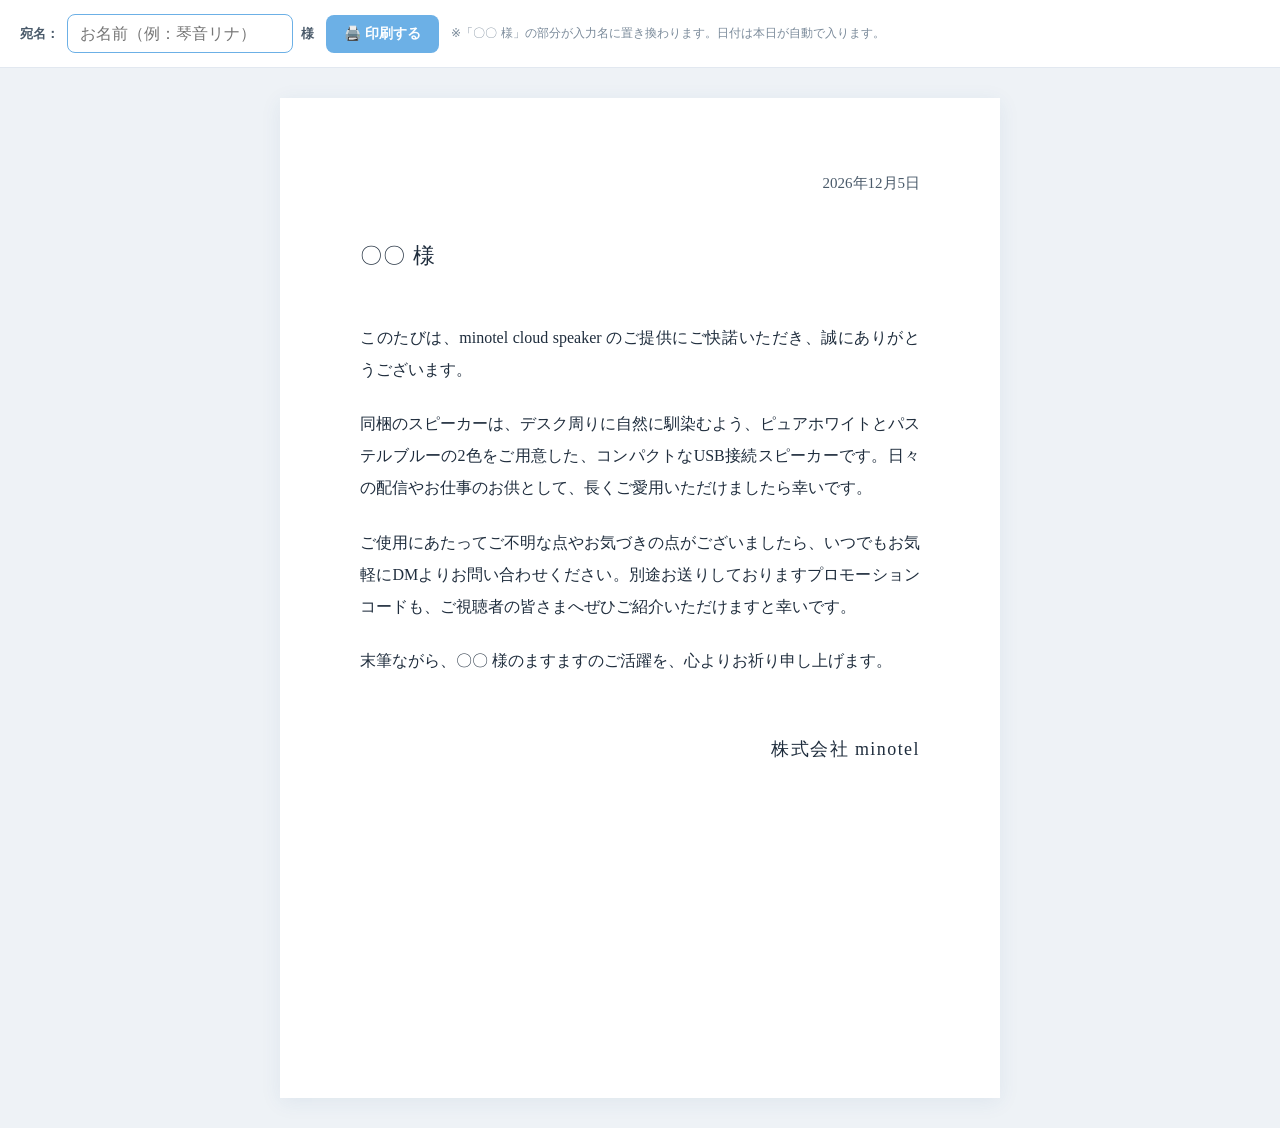
==== letter.html @ 0d513bac "汎用の送付状ページを追加(letter.html) 宛名を入力するだけで本文の「〇〇 様」が置き換わり、日付は本日が自動で入る シンプルな手紙ページ。ブラウザの印刷でA4にそのまま出力可能。" ====
<!DOCTYPE html>
<html lang="ja">
<head>
<meta charset="UTF-8" />
<meta name="viewport" content="width=device-width, initial-scale=1.0" />
<title>送付状 - minotel</title>
<link rel="icon" href="data:image/svg+xml,%3Csvg xmlns='http://www.w3.org/2000/svg' viewBox='0 0 64 64'%3E%3Crect width='64' height='64' rx='16' fill='%236cb0e6'/%3E%3Ctext x='50%25' y='54%25' font-size='38' font-family='sans-serif' font-weight='700' fill='white' text-anchor='middle' dominant-baseline='middle'%3Em%3C/text%3E%3C/svg%3E" />
<style>
  /* 画面表示 */
  * { box-sizing: border-box; }
  body {
    margin: 0; background: #eef2f6; color: #1f2d3d;
    font-family: -apple-system, "Hiragino Kaku Gothic ProN", "Yu Gothic", "Meiryo", system-ui, sans-serif;
  }
  .controls {
    background: #fff; padding: 14px 20px; border-bottom: 1px solid #e2e8f0;
    display: flex; flex-wrap: wrap; gap: 12px; align-items: center;
    position: sticky; top: 0; z-index: 5;
  }
  .controls label { font-size: 13px; font-weight: 700; color: #4a5a6a; display: flex; align-items: center; gap: 8px; }
  .controls input {
    padding: 9px 12px; border: 1px solid #cbd5e1; border-radius: 8px;
    font-size: 16px; min-width: 220px; font-family: inherit;
  }
  .controls input:focus { outline: none; border-color: #6cb0e6; }
  .controls button {
    padding: 10px 18px; background: #6cb0e6; color: #fff; border: none;
    border-radius: 8px; font-size: 14px; font-weight: 700; cursor: pointer;
  }
  .controls button:active { transform: scale(0.97); }
  .hint { font-size: 12px; color: #7a8a9a; }

  /* 手紙本体 */
  .letter {
    max-width: 720px; margin: 30px auto; padding: 70px 80px;
    background: #fff; box-shadow: 0 4px 20px rgba(40,90,140,0.08);
    font-family: "Yu Mincho", "Hiragino Mincho ProN", "MS Mincho", serif;
    font-size: 16px; line-height: 2; color: #1f2d3d;
    min-height: 1000px;
  }
  .date { text-align: right; margin-bottom: 36px; font-size: 15px; color: #4a5a6a; }
  .recipient { font-size: 22px; margin-bottom: 44px; letter-spacing: 0.05em; }
  .body p { margin: 0 0 1.4em; text-align: justify; }
  .signature {
    text-align: right; margin-top: 56px; font-size: 16px;
    line-height: 1.8;
  }
  .signature .company { font-size: 18px; letter-spacing: 0.08em; }

  /* 印刷時 */
  @page { size: A4 portrait; margin: 25mm; }
  @media print {
    body { background: #fff; }
    .controls { display: none !important; }
    .letter {
      max-width: none; margin: 0; padding: 0;
      box-shadow: none; min-height: auto;
    }
  }
</style>
</head>
<body>

<div class="controls">
  <label>
    宛名：
    <input id="name" type="text" placeholder="お名前（例：琴音リナ）" autocomplete="off" />
    <span style="font-weight:700;color:#4a5a6a;">様</span>
  </label>
  <button onclick="window.print()">🖨️ 印刷する</button>
  <span class="hint">※「〇〇 様」の部分が入力名に置き換わります。日付は本日が自動で入ります。</span>
</div>

<div class="letter">
  <div class="date" id="date"></div>

  <div class="recipient"><span data-name>〇〇</span> 様</div>

  <div class="body">
    <p>このたびは、minotel cloud speaker のご提供にご快諾いただき、誠にありがとうございます。</p>

    <p>同梱のスピーカーは、デスク周りに自然に馴染むよう、ピュアホワイトとパステルブルーの2色をご用意した、コンパクトなUSB接続スピーカーです。日々の配信やお仕事のお供として、長くご愛用いただけましたら幸いです。</p>

    <p>ご使用にあたってご不明な点やお気づきの点がございましたら、いつでもお気軽にDMよりお問い合わせください。別途お送りしておりますプロモーションコードも、ご視聴者の皆さまへぜひご紹介いただけますと幸いです。</p>

    <p>末筆ながら、<span data-name>〇〇</span> 様のますますのご活躍を、心よりお祈り申し上げます。</p>
  </div>

  <div class="signature">
    <div class="company">株式会社 minotel</div>
  </div>
</div>

<script>
  // 日付（本日）を自動セット
  const d = new Date();
  document.getElementById("date").textContent =
    `${d.getFullYear()}年${d.getMonth() + 1}月${d.getDate()}日`;

  // 宛名の入力を本文の「〇〇」に反映
  const nameEl = document.getElementById("name");
  const targets = document.querySelectorAll("[data-name]");
  const sync = () => {
    const v = nameEl.value.trim();
    targets.forEach((el) => (el.textContent = v || "〇〇"));
    document.title = (v ? v + "様 - " : "") + "送付状 - minotel";
  };
  nameEl.addEventListener("input", sync);
  // リロード時の復元防止
  nameEl.value = "";
  nameEl.focus();
</script>

</body>
</html>
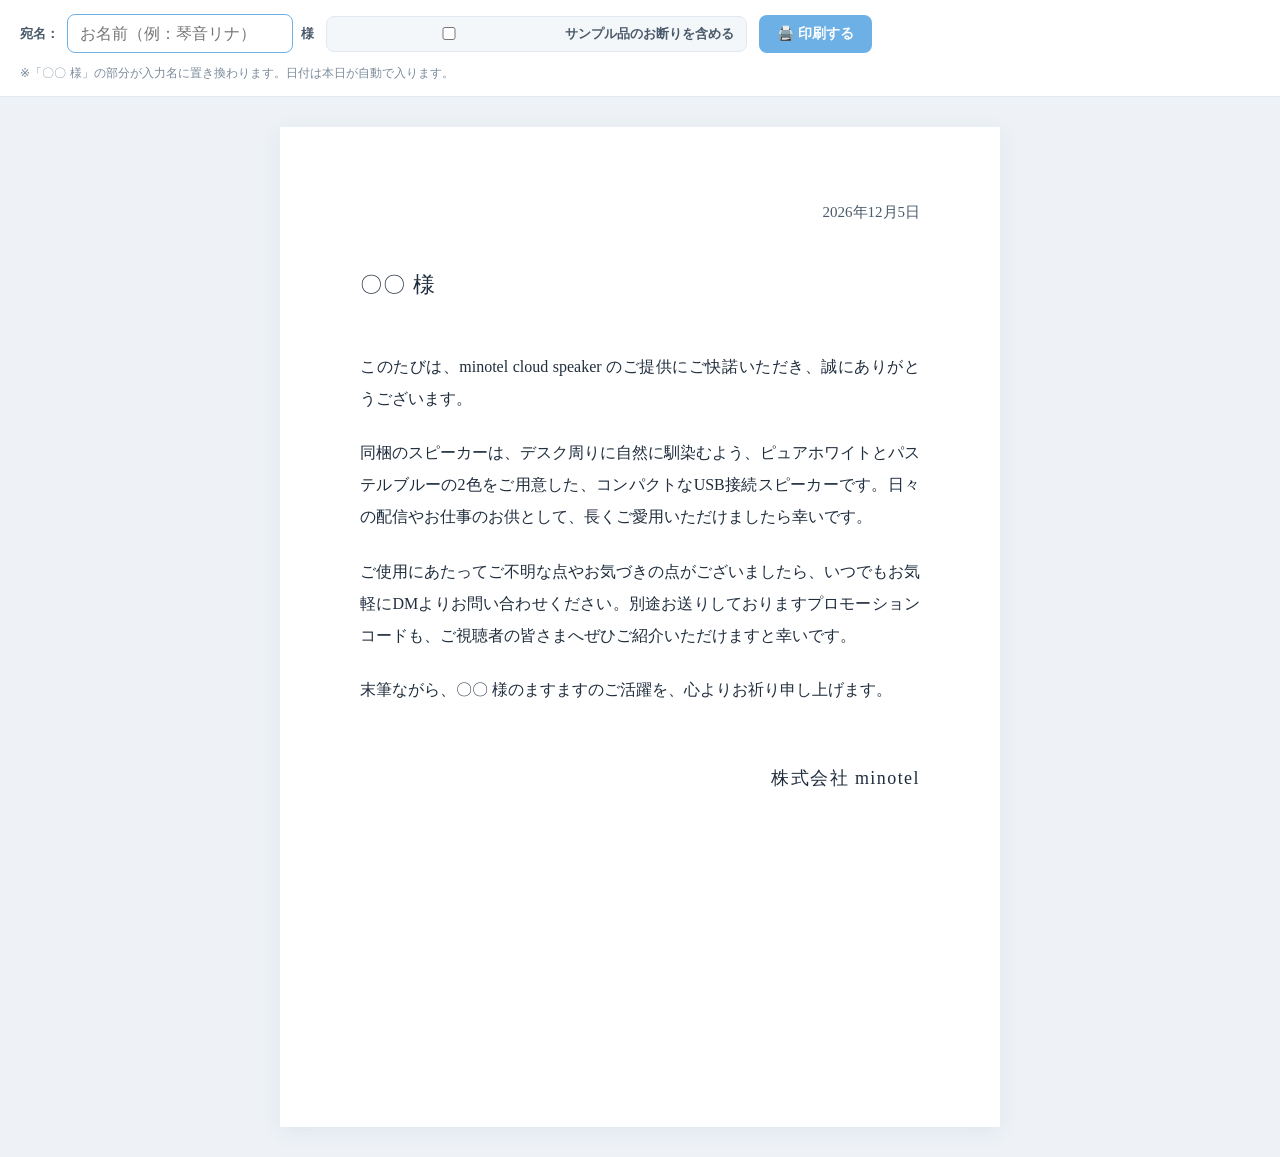
==== commit 5e122cb8: "送付状にサンプル品お断り段落の任意追加を実装 チェックボックスでON/OFFできるサンプル品お断り段落を追加。 相手に配慮した柔らかい表現で、製品紹介の直後に挿入される。" ====
--- a/letter.html
+++ b/letter.html
@@ -28,6 +28,13 @@
     border-radius: 8px; font-size: 14px; font-weight: 700; cursor: pointer;
   }
   .controls button:active { transform: scale(0.97); }
+  .controls .opt {
+    display: inline-flex; align-items: center; gap: 6px;
+    font-size: 13px; font-weight: 700; color: #4a5a6a;
+    padding: 8px 12px; background: #f4f7fa; border: 1px solid #e2e8f0;
+    border-radius: 8px; cursor: pointer; user-select: none;
+  }
+  .controls .opt input { margin: 0; }
   .hint { font-size: 12px; color: #7a8a9a; }
 
   /* 手紙本体 */
@@ -67,6 +74,10 @@
     <input id="name" type="text" placeholder="お名前（例：琴音リナ）" autocomplete="off" />
     <span style="font-weight:700;color:#4a5a6a;">様</span>
   </label>
+  <label class="opt">
+    <input type="checkbox" id="opt-sample" />
+    サンプル品のお断りを含める
+  </label>
   <button onclick="window.print()">🖨️ 印刷する</button>
   <span class="hint">※「〇〇 様」の部分が入力名に置き換わります。日付は本日が自動で入ります。</span>
 </div>
@@ -80,6 +91,8 @@
     <p>このたびは、minotel cloud speaker のご提供にご快諾いただき、誠にありがとうございます。</p>
 
     <p>同梱のスピーカーは、デスク周りに自然に馴染むよう、ピュアホワイトとパステルブルーの2色をご用意した、コンパクトなUSB接続スピーカーです。日々の配信やお仕事のお供として、長くご愛用いただけましたら幸いです。</p>
+
+    <p id="sample-notice" hidden>なお、お送りしたスピーカーは展示にも使用したサンプル品のため、ごくわずかですが擦れや汚れが見られる場合がございます。お気付きの点や気になる箇所がございましたら、いつでもお気軽にご連絡くださいませ。</p>
 
     <p>ご使用にあたってご不明な点やお気づきの点がございましたら、いつでもお気軽にDMよりお問い合わせください。別途お送りしておりますプロモーションコードも、ご視聴者の皆さまへぜひご紹介いただけますと幸いです。</p>
 
@@ -109,6 +122,14 @@
   // リロード時の復元防止
   nameEl.value = "";
   nameEl.focus();
+
+  // サンプル品のお断り段落のON/OFF
+  const optSample = document.getElementById("opt-sample");
+  const sampleNotice = document.getElementById("sample-notice");
+  optSample.checked = false; // リロード時は常にOFFから
+  optSample.addEventListener("change", () => {
+    sampleNotice.hidden = !optSample.checked;
+  });
 </script>
 
 </body>
